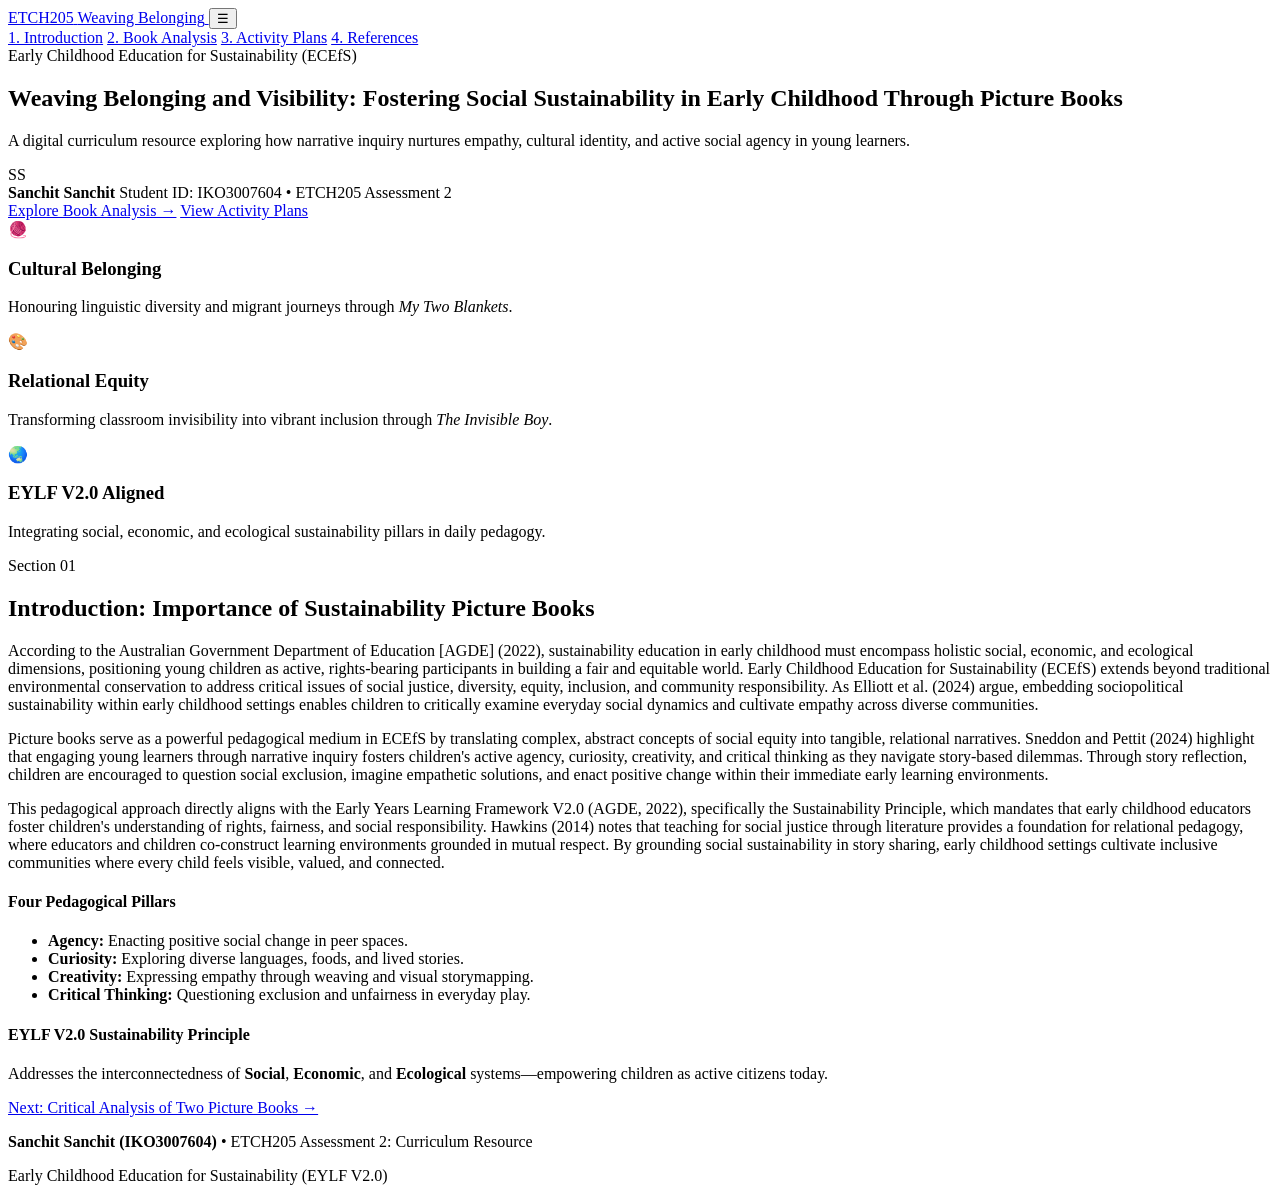
==== index.html @ 0bb642d3 "Create index.html" ====
<!DOCTYPE html>
<html lang="en">
<head>
  <meta charset="UTF-8" />
  <meta name="viewport" content="width=device-width, initial-scale=1.0" />
  <title>Weaving Belonging & Visibility | ETCH205 Curriculum Resource</title>
  <link rel="preconnect" href="https://fonts.googleapis.com" />
  <link rel="preconnect" href="https://fonts.gstatic.com" crossorigin />
  <link href="https://fonts.googleapis.com/css2?family=Fraunces:opsz,wght@9..144,600;9..144,700&family=Plus+Jakarta+Sans:wght@400;500;600;700&display=swap" rel="stylesheet" />
  <link rel="stylesheet" href="style.css" />
</head>
<body>
  <header class="site-header">
    <div class="container nav-wrap">
      <a href="index.html" class="brand">
        <span class="brand-badge">ETCH205</span>
        <span>Weaving Belonging</span>
      </a>
      <button class="menu-toggle" aria-label="Toggle navigation" id="menuToggle">☰</button>
      <nav class="site-nav" id="siteNav">
        <a href="index.html" class="active">1. Introduction</a>
        <a href="analysis.html">2. Book Analysis</a>
        <a href="activities.html">3. Activity Plans</a>
        <a href="references.html">4. References</a>
      </nav>
    </div>
  </header>

  <section class="hero">
    <div class="container hero-grid">
      <div class="hero-content">
        <div class="pill-tag">Early Childhood Education for Sustainability (ECEfS)</div>
        <h1>Weaving Belonging and Visibility: Fostering Social Sustainability in Early Childhood Through Picture Books</h1>
        <p class="hero-subtitle">A digital curriculum resource exploring how narrative inquiry nurtures empathy, cultural identity, and active social agency in young learners.</p>
        <div class="author-card">
          <div class="author-avatar">SS</div>
          <div>
            <strong>Sanchit Sanchit</strong>
            <span>Student ID: IKO3007604 &bull; ETCH205 Assessment 2</span>
          </div>
        </div>
        <div class="hero-actions">
          <a href="analysis.html" class="btn btn-primary">Explore Book Analysis &rarr;</a>
          <a href="activities.html" class="btn btn-secondary">View Activity Plans</a>
        </div>
      </div>

      <div class="hero-visual">
        <div class="tapestry-card card-terracotta">
          <span class="card-icon">🧶</span>
          <h3>Cultural Belonging</h3>
          <p>Honouring linguistic diversity and migrant journeys through <em>My Two Blankets</em>.</p>
        </div>
        <div class="tapestry-card card-sage">
          <span class="card-icon">🎨</span>
          <h3>Relational Equity</h3>
          <p>Transforming classroom invisibility into vibrant inclusion through <em>The Invisible Boy</em>.</p>
        </div>
        <div class="tapestry-card card-ochre">
          <span class="card-icon">🌏</span>
          <h3>EYLF V2.0 Aligned</h3>
          <p>Integrating social, economic, and ecological sustainability pillars in daily pedagogy.</p>
        </div>
      </div>
    </div>
  </section>

  <main class="container section-pad">
    <div class="section-header">
      <span class="eyebrow">Section 01</span>
      <h2>Introduction: Importance of Sustainability Picture Books</h2>
    </div>

    <div class="content-layout">
      <article class="prose-card">
        <p>
          According to the Australian Government Department of Education [AGDE] (2022), sustainability education in early childhood must encompass holistic social, economic, and ecological dimensions, positioning young children as active, rights-bearing participants in building a fair and equitable world. Early Childhood Education for Sustainability (ECEfS) extends beyond traditional environmental conservation to address critical issues of social justice, diversity, equity, inclusion, and community responsibility. As Elliott et al. (2024) argue, embedding sociopolitical sustainability within early childhood settings enables children to critically examine everyday social dynamics and cultivate empathy across diverse communities.
        </p>

        <p>
          Picture books serve as a powerful pedagogical medium in ECEfS by translating complex, abstract concepts of social equity into tangible, relational narratives. Sneddon and Pettit (2024) highlight that engaging young learners through narrative inquiry fosters children's active agency, curiosity, creativity, and critical thinking as they navigate story-based dilemmas. Through story reflection, children are encouraged to question social exclusion, imagine empathetic solutions, and enact positive change within their immediate early learning environments.
        </p>

        <p>
          This pedagogical approach directly aligns with the Early Years Learning Framework V2.0 (AGDE, 2022), specifically the Sustainability Principle, which mandates that early childhood educators foster children's understanding of rights, fairness, and social responsibility. Hawkins (2014) notes that teaching for social justice through literature provides a foundation for relational pedagogy, where educators and children co-construct learning environments grounded in mutual respect. By grounding social sustainability in story sharing, early childhood settings cultivate inclusive communities where every child feels visible, valued, and connected.
        </p>
      </article>

      <aside class="sidebar-stack">
        <div class="info-box box-ochre">
          <h4>Four Pedagogical Pillars</h4>
          <ul class="styled-list">
            <li><strong>Agency:</strong> Enacting positive social change in peer spaces.</li>
            <li><strong>Curiosity:</strong> Exploring diverse languages, foods, and lived stories.</li>
            <li><strong>Creativity:</strong> Expressing empathy through weaving and visual storymapping.</li>
            <li><strong>Critical Thinking:</strong> Questioning exclusion and unfairness in everyday play.</li>
          </ul>
        </div>

        <div class="info-box box-sage">
          <h4>EYLF V2.0 Sustainability Principle</h4>
          <p>Addresses the interconnectedness of <strong>Social</strong>, <strong>Economic</strong>, and <strong>Ecological</strong> systems—empowering children as active citizens today.</p>
        </div>
      </aside>
    </div>

    <div class="page-footer-nav">
      <span></span>
      <a href="analysis.html" class="btn btn-primary">Next: Critical Analysis of Two Picture Books &rarr;</a>
    </div>
  </main>

  <footer class="site-footer">
    <div class="container footer-flex">
      <p><strong>Sanchit Sanchit (IKO3007604)</strong> &bull; ETCH205 Assessment 2: Curriculum Resource</p>
      <p>Early Childhood Education for Sustainability (EYLF V2.0)</p>
    </div>
  </footer>

  <script src="script.js"></script>
</body>
</html>
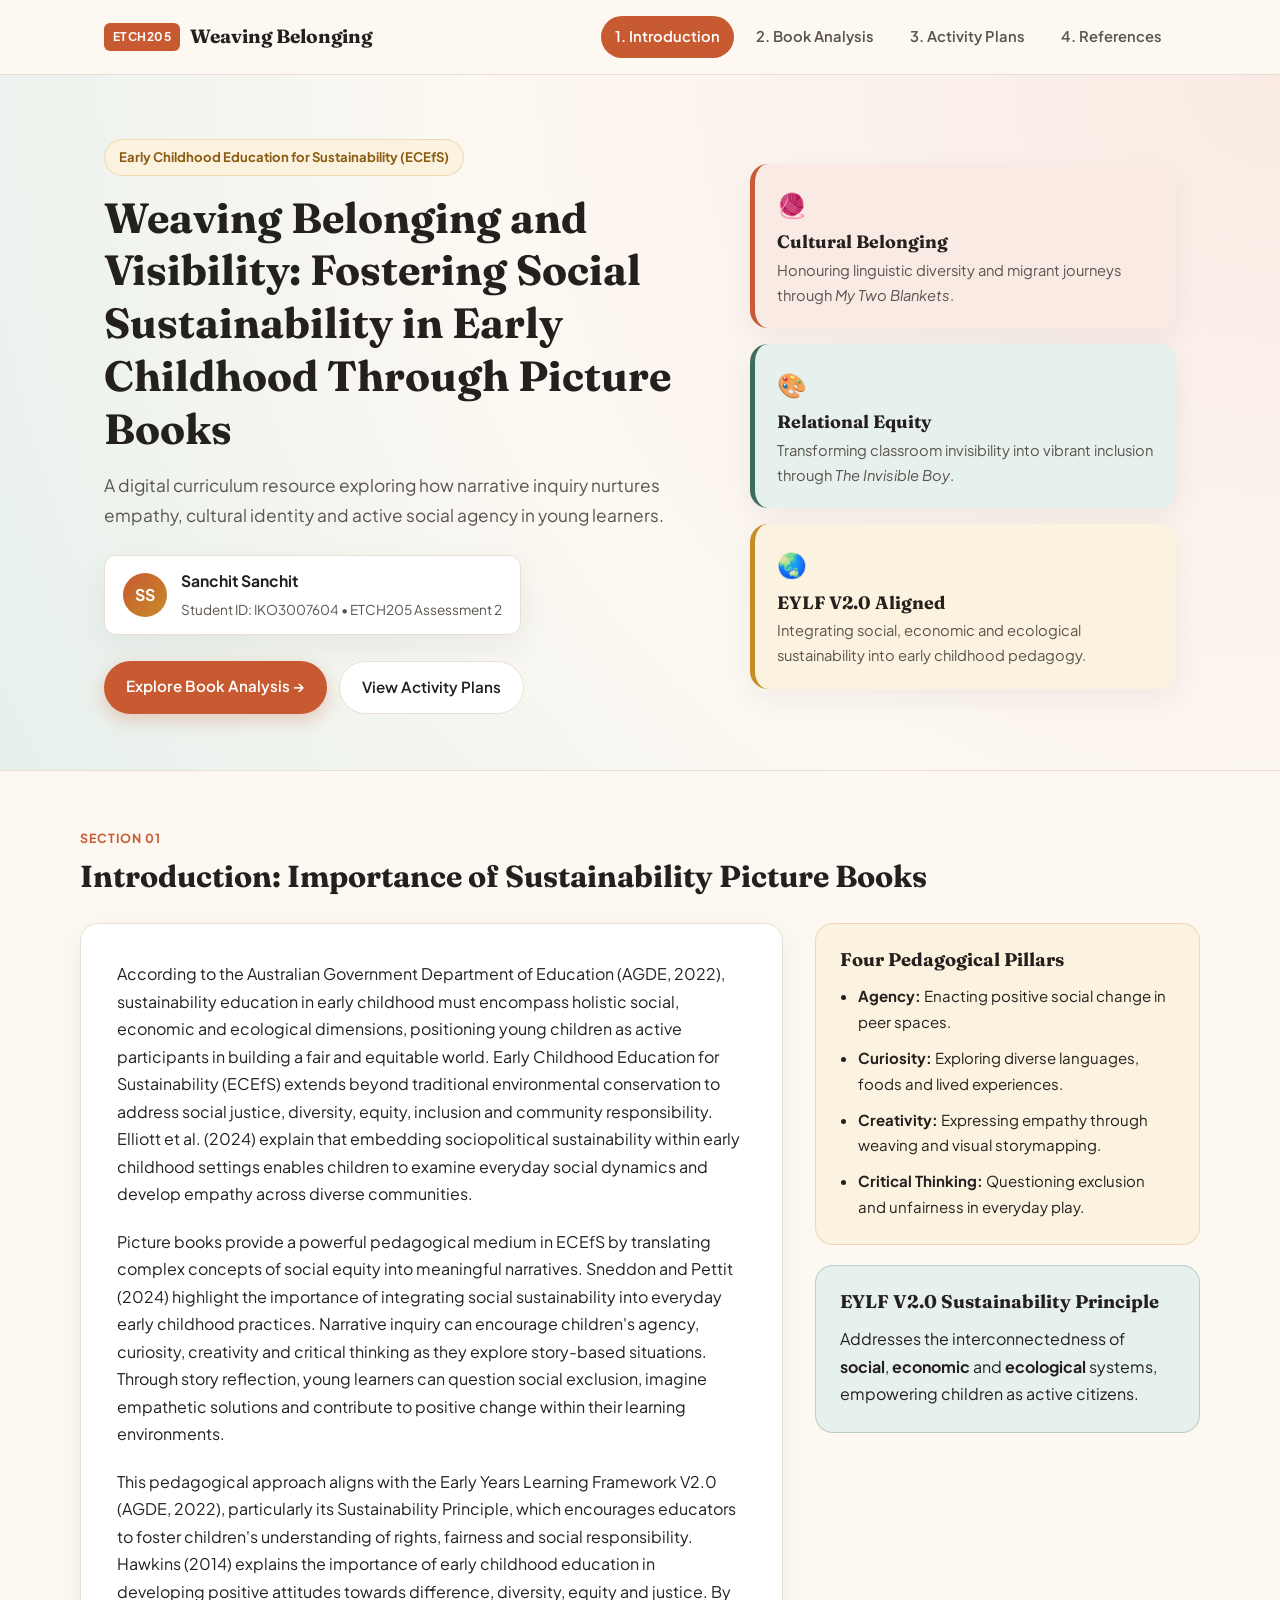
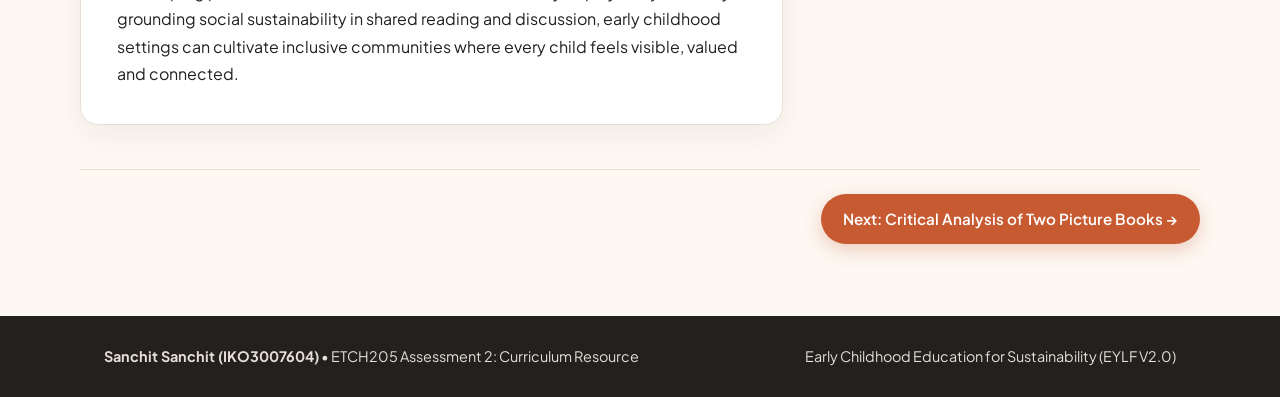
==== commit c900ff49: "Update index.html" ====
--- a/index.html
+++ b/index.html
@@ -1,13 +1,15 @@
+
 <!DOCTYPE html>
 <html lang="en">
 <head>
-  <meta charset="UTF-8" />
-  <meta name="viewport" content="width=device-width, initial-scale=1.0" />
-  <title>Weaving Belonging & Visibility | ETCH205 Curriculum Resource</title>
-  <link rel="preconnect" href="https://fonts.googleapis.com" />
-  <link rel="preconnect" href="https://fonts.gstatic.com" crossorigin />
-  <link href="https://fonts.googleapis.com/css2?family=Fraunces:opsz,wght@9..144,600;9..144,700&family=Plus+Jakarta+Sans:wght@400;500;600;700&display=swap" rel="stylesheet" />
-  <link rel="stylesheet" href="style.css" />
+  <meta charset="UTF-8">
+  <meta name="viewport" content="width=device-width, initial-scale=1.0">
+  <meta name="description" content="A digital early childhood curriculum resource exploring social sustainability, cultural belonging and inclusion through picture books.">
+  <title>Weaving Belonging & Visibility | ETCH205</title>
+  <link rel="preconnect" href="https://fonts.googleapis.com">
+  <link rel="preconnect" href="https://fonts.gstatic.com" crossorigin>
+  <link href="https://fonts.googleapis.com/css2?family=Fraunces:opsz,wght@9..144,600;9..144,700&family=Plus+Jakarta+Sans:wght@400;500;600;700&display=swap" rel="stylesheet">
+  <link rel="stylesheet" href="style.css">
 </head>
 <body>
   <header class="site-header">
@@ -16,7 +18,7 @@
         <span class="brand-badge">ETCH205</span>
         <span>Weaving Belonging</span>
       </a>
-      <button class="menu-toggle" aria-label="Toggle navigation" id="menuToggle">☰</button>
+      <button class="menu-toggle" aria-label="Toggle navigation" aria-expanded="false" aria-controls="siteNav" id="menuToggle">☰</button>
       <nav class="site-nav" id="siteNav">
         <a href="index.html" class="active">1. Introduction</a>
         <a href="analysis.html">2. Book Analysis</a>
@@ -31,7 +33,8 @@
       <div class="hero-content">
         <div class="pill-tag">Early Childhood Education for Sustainability (ECEfS)</div>
         <h1>Weaving Belonging and Visibility: Fostering Social Sustainability in Early Childhood Through Picture Books</h1>
-        <p class="hero-subtitle">A digital curriculum resource exploring how narrative inquiry nurtures empathy, cultural identity, and active social agency in young learners.</p>
+        <p class="hero-subtitle">A digital curriculum resource exploring how narrative inquiry nurtures empathy, cultural identity and active social agency in young learners.</p>
+
         <div class="author-card">
           <div class="author-avatar">SS</div>
           <div>
@@ -39,6 +42,7 @@
             <span>Student ID: IKO3007604 &bull; ETCH205 Assessment 2</span>
           </div>
         </div>
+
         <div class="hero-actions">
           <a href="analysis.html" class="btn btn-primary">Explore Book Analysis &rarr;</a>
           <a href="activities.html" class="btn btn-secondary">View Activity Plans</a>
@@ -59,7 +63,7 @@
         <div class="tapestry-card card-ochre">
           <span class="card-icon">🌏</span>
           <h3>EYLF V2.0 Aligned</h3>
-          <p>Integrating social, economic, and ecological sustainability pillars in daily pedagogy.</p>
+          <p>Integrating social, economic and ecological sustainability into early childhood pedagogy.</p>
         </div>
       </div>
     </div>
@@ -74,15 +78,15 @@
     <div class="content-layout">
       <article class="prose-card">
         <p>
-          According to the Australian Government Department of Education [AGDE] (2022), sustainability education in early childhood must encompass holistic social, economic, and ecological dimensions, positioning young children as active, rights-bearing participants in building a fair and equitable world. Early Childhood Education for Sustainability (ECEfS) extends beyond traditional environmental conservation to address critical issues of social justice, diversity, equity, inclusion, and community responsibility. As Elliott et al. (2024) argue, embedding sociopolitical sustainability within early childhood settings enables children to critically examine everyday social dynamics and cultivate empathy across diverse communities.
+          According to the Australian Government Department of Education (AGDE, 2022), sustainability education in early childhood must encompass holistic social, economic and ecological dimensions, positioning young children as active participants in building a fair and equitable world. Early Childhood Education for Sustainability (ECEfS) extends beyond traditional environmental conservation to address social justice, diversity, equity, inclusion and community responsibility. Elliott et al. (2024) explain that embedding sociopolitical sustainability within early childhood settings enables children to examine everyday social dynamics and develop empathy across diverse communities.
         </p>
 
         <p>
-          Picture books serve as a powerful pedagogical medium in ECEfS by translating complex, abstract concepts of social equity into tangible, relational narratives. Sneddon and Pettit (2024) highlight that engaging young learners through narrative inquiry fosters children's active agency, curiosity, creativity, and critical thinking as they navigate story-based dilemmas. Through story reflection, children are encouraged to question social exclusion, imagine empathetic solutions, and enact positive change within their immediate early learning environments.
+          Picture books provide a powerful pedagogical medium in ECEfS by translating complex concepts of social equity into meaningful narratives. Sneddon and Pettit (2024) highlight the importance of integrating social sustainability into everyday early childhood practices. Narrative inquiry can encourage children's agency, curiosity, creativity and critical thinking as they explore story-based situations. Through story reflection, young learners can question social exclusion, imagine empathetic solutions and contribute to positive change within their learning environments.
         </p>
 
         <p>
-          This pedagogical approach directly aligns with the Early Years Learning Framework V2.0 (AGDE, 2022), specifically the Sustainability Principle, which mandates that early childhood educators foster children's understanding of rights, fairness, and social responsibility. Hawkins (2014) notes that teaching for social justice through literature provides a foundation for relational pedagogy, where educators and children co-construct learning environments grounded in mutual respect. By grounding social sustainability in story sharing, early childhood settings cultivate inclusive communities where every child feels visible, valued, and connected.
+          This pedagogical approach aligns with the Early Years Learning Framework V2.0 (AGDE, 2022), particularly its Sustainability Principle, which encourages educators to foster children's understanding of rights, fairness and social responsibility. Hawkins (2014) explains the importance of early childhood education in developing positive attitudes towards difference, diversity, equity and justice. By grounding social sustainability in shared reading and discussion, early childhood settings can cultivate inclusive communities where every child feels visible, valued and connected.
         </p>
       </article>
 
@@ -91,7 +95,7 @@
           <h4>Four Pedagogical Pillars</h4>
           <ul class="styled-list">
             <li><strong>Agency:</strong> Enacting positive social change in peer spaces.</li>
-            <li><strong>Curiosity:</strong> Exploring diverse languages, foods, and lived stories.</li>
+            <li><strong>Curiosity:</strong> Exploring diverse languages, foods and lived experiences.</li>
             <li><strong>Creativity:</strong> Expressing empathy through weaving and visual storymapping.</li>
             <li><strong>Critical Thinking:</strong> Questioning exclusion and unfairness in everyday play.</li>
           </ul>
@@ -99,7 +103,7 @@
 
         <div class="info-box box-sage">
           <h4>EYLF V2.0 Sustainability Principle</h4>
-          <p>Addresses the interconnectedness of <strong>Social</strong>, <strong>Economic</strong>, and <strong>Ecological</strong> systems—empowering children as active citizens today.</p>
+          <p>Addresses the interconnectedness of <strong>social</strong>, <strong>economic</strong> and <strong>ecological</strong> systems, empowering children as active citizens.</p>
         </div>
       </aside>
     </div>
--- a/style.css
+++ b/style.css
@@ -0,0 +1,648 @@
+:root {
+  --bg-cream: #fdf8f2;
+  --bg-paper: #ffffff;
+  --ink-dark: #23201e;
+  --ink-muted: #5a534e;
+  --terracotta: #c85a32;
+  --terracotta-soft: #f9ebe4;
+  --sage: #3b6e5c;
+  --sage-soft: #e6f0ec;
+  --ochre: #c78b28;
+  --ochre-soft: #fbf2df;
+  --border-warm: #eadfd5;
+  --radius-lg: 18px;
+  --radius-md: 12px;
+  --shadow-soft: 0 10px 30px rgba(35, 32, 30, 0.06);
+}
+
+* {
+  box-sizing: border-box;
+  margin: 0;
+  padding: 0;
+}
+
+body {
+  font-family: 'Plus Jakarta Sans', -apple-system, BlinkMacSystemFont, sans-serif;
+  background-color: var(--bg-cream);
+  color: var(--ink-dark);
+  line-height: 1.72;
+  font-size: 16px;
+}
+
+h1, h2, h3, h4 {
+  font-family: 'Fraunces', Georgia, serif;
+  line-height: 1.25;
+  color: var(--ink-dark);
+}
+
+.container {
+  max-width: 1120px;
+  margin: 0 auto;
+  padding: 0 24px;
+}
+
+/* Header & Navigation */
+.site-header {
+  background: rgba(253, 248, 242, 0.94);
+  backdrop-filter: blur(10px);
+  border-bottom: 1px solid var(--border-warm);
+  position: sticky;
+  top: 0;
+  z-index: 100;
+}
+
+.nav-wrap {
+  display: flex;
+  align-items: center;
+  justify-content: space-between;
+  min-height: 74px;
+}
+
+.brand {
+  display: flex;
+  align-items: center;
+  gap: 10px;
+  text-decoration: none;
+  font-family: 'Fraunces', serif;
+  font-weight: 700;
+  font-size: 1.2rem;
+  color: var(--ink-dark);
+}
+
+.brand-badge {
+  background: var(--terracotta);
+  color: #fff;
+  font-family: 'Plus Jakarta Sans', sans-serif;
+  font-size: 0.75rem;
+  font-weight: 700;
+  padding: 4px 9px;
+  border-radius: 6px;
+  letter-spacing: 0.04em;
+}
+
+.site-nav {
+  display: flex;
+  gap: 8px;
+}
+
+.site-nav a {
+  text-decoration: none;
+  color: var(--ink-muted);
+  font-weight: 600;
+  font-size: 0.92rem;
+  padding: 8px 14px;
+  border-radius: 999px;
+  transition: all 0.2s ease;
+}
+
+.site-nav a:hover {
+  background: var(--terracotta-soft);
+  color: var(--terracotta);
+}
+
+.site-nav a.active {
+  background: var(--terracotta);
+  color: #fff;
+}
+
+.menu-toggle {
+  display: none;
+  background: none;
+  border: 1px solid var(--border-warm);
+  border-radius: 8px;
+  padding: 6px 12px;
+  font-size: 1.25rem;
+  cursor: pointer;
+}
+
+/* Hero Section */
+.hero {
+  padding: 64px 0 56px;
+  background: radial-gradient(circle at top right, #f9ebe4 0%, #fdf8f2 55%, #e6f0ec 100%);
+  border-bottom: 1px solid var(--border-warm);
+}
+
+.hero-grid {
+  display: grid;
+  grid-template-columns: 1.35fr 0.95fr;
+  gap: 40px;
+  align-items: center;
+}
+
+.pill-tag {
+  display: inline-block;
+  background: var(--ochre-soft);
+  color: #8a5b10;
+  font-weight: 700;
+  font-size: 0.82rem;
+  padding: 6px 14px;
+  border-radius: 999px;
+  margin-bottom: 16px;
+  border: 1px solid rgba(199, 139, 40, 0.25);
+}
+
+.hero h1 {
+  font-size: clamp(1.9rem, 3.3vw, 2.75rem);
+  margin-bottom: 16px;
+}
+
+.hero-subtitle {
+  font-size: 1.08rem;
+  color: var(--ink-muted);
+  margin-bottom: 24px;
+}
+
+.author-card {
+  display: inline-flex;
+  align-items: center;
+  gap: 14px;
+  background: var(--bg-paper);
+  padding: 12px 18px;
+  border-radius: var(--radius-md);
+  border: 1px solid var(--border-warm);
+  box-shadow: var(--shadow-soft);
+  margin-bottom: 26px;
+}
+
+.author-avatar {
+  width: 44px;
+  height: 44px;
+  border-radius: 50%;
+  background: linear-gradient(135deg, var(--terracotta), var(--ochre));
+  color: #fff;
+  font-weight: 700;
+  display: grid;
+  place-items: center;
+}
+
+.author-card strong {
+  display: block;
+  font-size: 0.98rem;
+}
+
+.author-card span {
+  font-size: 0.85rem;
+  color: var(--ink-muted);
+}
+
+.hero-actions {
+  display: flex;
+  flex-wrap: wrap;
+  gap: 12px;
+}
+
+.btn {
+  display: inline-block;
+  padding: 12px 22px;
+  border-radius: 999px;
+  font-weight: 600;
+  font-size: 0.95rem;
+  text-decoration: none;
+  transition: transform 0.15s ease, box-shadow 0.15s ease;
+}
+
+.btn:hover {
+  transform: translateY(-2px);
+}
+
+.btn-primary {
+  background: var(--terracotta);
+  color: #fff;
+  box-shadow: 0 6px 18px rgba(200, 90, 50, 0.28);
+}
+
+.btn-secondary {
+  background: var(--bg-paper);
+  color: var(--ink-dark);
+  border: 1px solid var(--border-warm);
+}
+
+.hero-visual {
+  display: grid;
+  gap: 16px;
+}
+
+.tapestry-card {
+  padding: 20px 22px;
+  border-radius: var(--radius-lg);
+  box-shadow: var(--shadow-soft);
+}
+
+.card-terracotta { background: var(--terracotta-soft); border-left: 5px solid var(--terracotta); }
+.card-sage { background: var(--sage-soft); border-left: 5px solid var(--sage); }
+.card-ochre { background: var(--ochre-soft); border-left: 5px solid var(--ochre); }
+
+.card-icon {
+  font-size: 1.5rem;
+  display: block;
+  margin-bottom: 6px;
+}
+
+.tapestry-card h3 {
+  font-size: 1.12rem;
+  margin-bottom: 4px;
+}
+
+.tapestry-card p {
+  font-size: 0.92rem;
+  color: var(--ink-muted);
+}
+
+/* Page Banners (Subpages) */
+.page-banner {
+  padding: 48px 0;
+  border-bottom: 1px solid var(--border-warm);
+}
+
+.banner-terracotta { background: linear-gradient(120deg, #f9ebe4, #fdf8f2); }
+.banner-sage { background: linear-gradient(120deg, #e6f0ec, #fdf8f2); }
+.banner-ochre { background: linear-gradient(120deg, #fbf2df, #fdf8f2); }
+
+.eyebrow {
+  display: inline-block;
+  text-transform: uppercase;
+  letter-spacing: 0.08em;
+  font-size: 0.78rem;
+  font-weight: 700;
+  color: var(--terracotta);
+  margin-bottom: 8px;
+}
+
+.page-banner h1 {
+  font-size: clamp(1.75rem, 3vw, 2.4rem);
+  margin-bottom: 8px;
+}
+
+.page-banner p {
+  color: var(--ink-muted);
+  max-width: 680px;
+}
+
+/* Main Content Layout */
+.section-pad {
+  padding: 52px 0 72px;
+}
+
+.section-header {
+  margin-bottom: 28px;
+}
+
+.section-header h2 {
+  font-size: 1.9rem;
+}
+
+.content-layout {
+  display: grid;
+  grid-template-columns: 1.55fr 0.85fr;
+  gap: 32px;
+  align-items: start;
+}
+
+.prose-card {
+  background: var(--bg-paper);
+  padding: 36px;
+  border-radius: var(--radius-lg);
+  border: 1px solid var(--border-warm);
+  box-shadow: var(--shadow-soft);
+}
+
+.prose-card p + p {
+  margin-top: 20px;
+}
+
+.sidebar-stack {
+  display: grid;
+  gap: 20px;
+}
+
+.info-box {
+  padding: 24px;
+  border-radius: var(--radius-lg);
+}
+
+.box-ochre { background: var(--ochre-soft); border: 1px solid rgba(199, 139, 40, 0.25); }
+.box-sage { background: var(--sage-soft); border: 1px solid rgba(59, 110, 92, 0.25); }
+
+.info-box h4 {
+  font-size: 1.15rem;
+  margin-bottom: 12px;
+}
+
+.styled-list {
+  padding-left: 18px;
+  display: grid;
+  gap: 10px;
+  font-size: 0.94rem;
+}
+
+/* Book Analysis Cards */
+.book-feature {
+  background: var(--bg-paper);
+  border-radius: var(--radius-lg);
+  border: 1px solid var(--border-warm);
+  box-shadow: var(--shadow-soft);
+  padding: 36px;
+  margin-bottom: 36px;
+}
+
+.theme-terracotta { border-top: 6px solid var(--terracotta); }
+.theme-sage { border-top: 6px solid var(--sage); }
+
+.book-meta-bar {
+  display: flex;
+  flex-wrap: wrap;
+  justify-content: space-between;
+  align-items: flex-start;
+  gap: 16px;
+  margin-bottom: 20px;
+}
+
+.book-number {
+  font-size: 0.8rem;
+  font-weight: 700;
+  text-transform: uppercase;
+  letter-spacing: 0.06em;
+  color: var(--terracotta);
+}
+
+.theme-sage .book-number { color: var(--sage); }
+
+.book-meta-bar h2 {
+  font-size: 1.8rem;
+  margin: 4px 0;
+}
+
+.book-authors {
+  color: var(--ink-muted);
+  font-weight: 500;
+}
+
+.concept-badge {
+  background: var(--bg-cream);
+  border: 1px solid var(--border-warm);
+  padding: 8px 14px;
+  border-radius: 999px;
+  font-size: 0.85rem;
+  font-weight: 600;
+}
+
+.book-highlights {
+  display: grid;
+  grid-template-columns: repeat(auto-fit, minmax(230px, 1fr));
+  gap: 12px;
+  margin-bottom: 24px;
+}
+
+.highlight-chip {
+  background: var(--bg-cream);
+  padding: 12px 16px;
+  border-radius: var(--radius-md);
+  font-size: 0.9rem;
+}
+
+.book-body p + p {
+  margin-top: 18px;
+}
+
+/* Activity Tabs & Template Grid */
+.tab-bar {
+  display: flex;
+  flex-wrap: wrap;
+  gap: 12px;
+  margin-bottom: 28px;
+}
+
+.tab-btn {
+  padding: 12px 22px;
+  border-radius: 999px;
+  border: 1px solid var(--border-warm);
+  background: var(--bg-paper);
+  font-family: inherit;
+  font-weight: 700;
+  font-size: 0.95rem;
+  cursor: pointer;
+  color: var(--ink-muted);
+  transition: all 0.2s ease;
+}
+
+.tab-btn.active {
+  background: var(--sage);
+  color: #fff;
+  border-color: var(--sage);
+}
+
+.activity-panel {
+  display: none;
+}
+
+.activity-panel.active {
+  display: block;
+}
+
+.activity-header {
+  background: var(--bg-paper);
+  padding: 28px 32px;
+  border-radius: var(--radius-lg);
+  border: 1px solid var(--border-warm);
+  display: flex;
+  flex-wrap: wrap;
+  justify-content: space-between;
+  align-items: center;
+  gap: 16px;
+  margin-bottom: 24px;
+}
+
+.age-badge {
+  background: var(--sage-soft);
+  color: var(--sage);
+  font-weight: 700;
+  padding: 8px 16px;
+  border-radius: 999px;
+  font-size: 0.88rem;
+}
+
+.template-grid {
+  display: grid;
+  grid-template-columns: 1fr 1fr;
+  gap: 24px;
+}
+
+.template-card {
+  background: var(--bg-paper);
+  padding: 28px;
+  border-radius: var(--radius-lg);
+  border: 1px solid var(--border-warm);
+  box-shadow: var(--shadow-soft);
+}
+
+.full-span {
+  grid-column: 1 / -1;
+}
+
+.template-card h3 {
+  font-size: 1.25rem;
+  margin-bottom: 14px;
+  color: var(--terracotta);
+}
+
+.capability-list {
+  list-style: none;
+  display: grid;
+  gap: 12px;
+  font-size: 0.95rem;
+}
+
+.capability-list li {
+  padding-left: 14px;
+  border-left: 3px solid var(--ochre);
+}
+
+.visual-provocation-box {
+  margin-top: 18px;
+  background: var(--ochre-soft);
+  padding: 14px 16px;
+  border-radius: var(--radius-md);
+  font-size: 0.9rem;
+}
+
+.steps-timeline {
+  display: grid;
+  gap: 20px;
+}
+
+.step-item {
+  display: grid;
+  grid-template-columns: 95px 1fr;
+  gap: 16px;
+  align-items: start;
+  padding-bottom: 18px;
+  border-bottom: 1px dashed var(--border-warm);
+}
+
+.step-item:last-child {
+  border-bottom: none;
+  padding-bottom: 0;
+}
+
+.step-badge {
+  background: var(--terracotta-soft);
+  color: var(--terracotta);
+  font-weight: 700;
+  font-size: 0.84rem;
+  text-align: center;
+  padding: 6px 10px;
+  border-radius: 8px;
+}
+
+.step-item h4 {
+  font-size: 1.08rem;
+  margin-bottom: 6px;
+}
+
+.eylf-box {
+  background: var(--sage-soft);
+  border-color: rgba(59, 110, 92, 0.3);
+}
+
+.eylf-box h3 {
+  color: var(--sage);
+}
+
+.outcomes-grid {
+  display: grid;
+  grid-template-columns: repeat(auto-fit, minmax(260px, 1fr));
+  gap: 18px;
+}
+
+/* References (APA 7th Hanging Indent) */
+.reference-card {
+  background: var(--bg-paper);
+  padding: 36px;
+  border-radius: var(--radius-lg);
+  border: 1px solid var(--border-warm);
+  box-shadow: var(--shadow-soft);
+}
+
+.apa-list {
+  list-style: none;
+  display: grid;
+  gap: 18px;
+}
+
+.apa-list li {
+  padding-left: 2.2rem;
+  text-indent: -2.2rem;
+  font-size: 0.98rem;
+}
+
+.submission-meta {
+  margin-top: 28px;
+  background: var(--ochre-soft);
+  padding: 24px 28px;
+  border-radius: var(--radius-lg);
+  border: 1px solid rgba(199, 139, 40, 0.25);
+}
+
+.submission-meta h3 {
+  margin-bottom: 8px;
+  font-size: 1.15rem;
+}
+
+/* Footer & Pagination */
+.page-footer-nav {
+  display: flex;
+  justify-content: space-between;
+  align-items: center;
+  gap: 16px;
+  margin-top: 44px;
+  padding-top: 24px;
+  border-top: 1px solid var(--border-warm);
+}
+
+.site-footer {
+  background: #23201e;
+  color: #e6dfd8;
+  padding: 28px 0;
+  font-size: 0.9rem;
+}
+
+.footer-flex {
+  display: flex;
+  flex-wrap: wrap;
+  justify-content: space-between;
+  gap: 12px;
+}
+
+/* Responsive */
+@media (max-width: 860px) {
+  .hero-grid,
+  .content-layout,
+  .template-grid {
+    grid-template-columns: 1fr;
+  }
+
+  .menu-toggle {
+    display: block;
+  }
+
+  .site-nav {
+    display: none;
+    position: absolute;
+    top: 74px;
+    left: 0;
+    right: 0;
+    background: var(--bg-paper);
+    flex-direction: column;
+    padding: 16px 24px;
+    border-bottom: 1px solid var(--border-warm);
+  }
+
+  .site-nav.open {
+    display: flex;
+  }
+
+  .step-item {
+    grid-template-columns: 1fr;
+    gap: 8px;
+  }
+}
